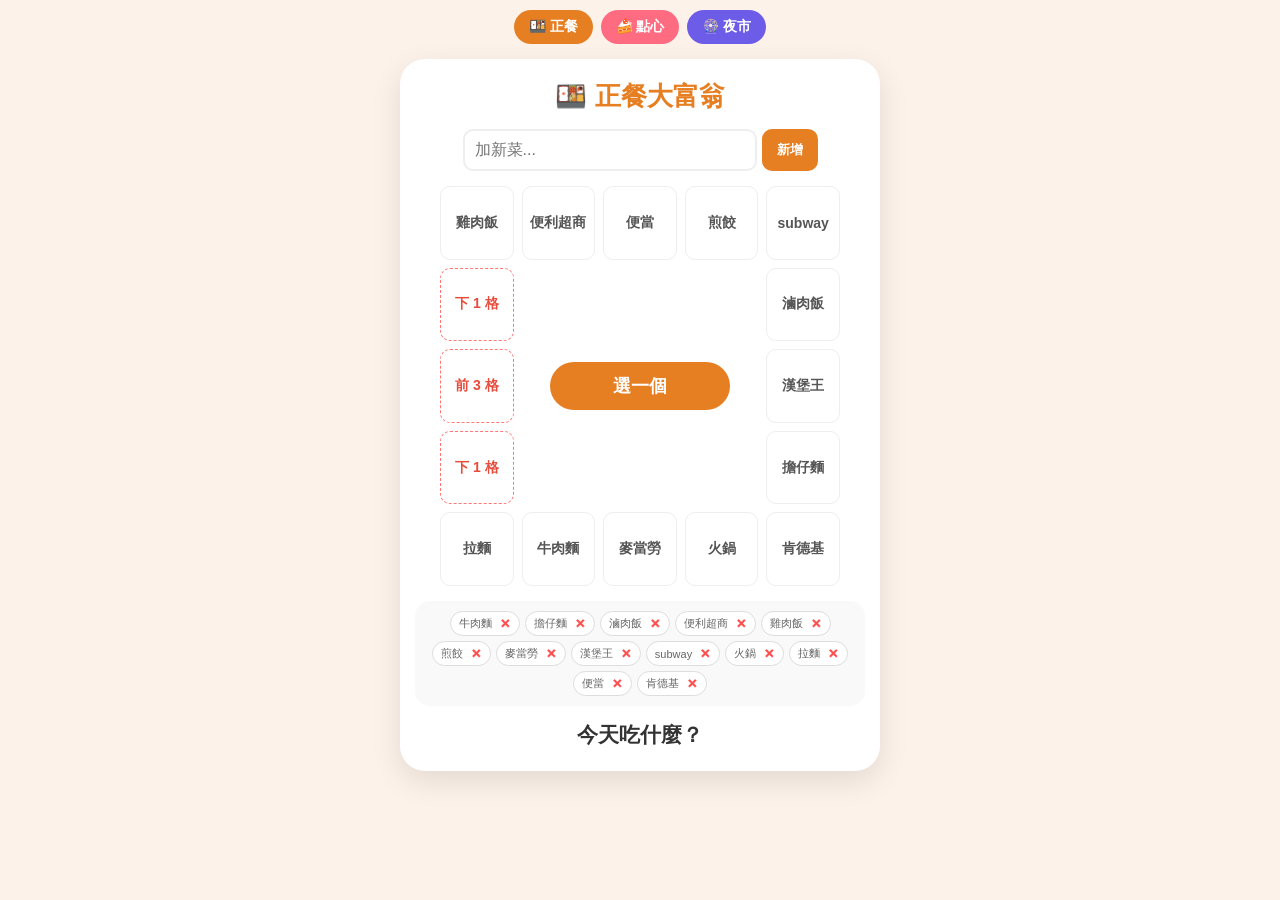
==== index.html @ bd23f3d3 "Update index.html" ====
<!DOCTYPE html>
<html lang="zh-TW">
<head>
    <meta charset="UTF-8">
    <meta name="viewport" content="width=device-width, initial-scale=1.0, maximum-scale=1.0, user-scalable=no">
    <title>美食全攻略</title>
    <style>
        /* 直接把樣式內建，保證絕對不會讀不到畫面 */
        :root { --active-color: #e67e22; }
        .theme-meal { --active-color: #e67e22; background-color: #fdf2e9; }
        .theme-snack { --active-color: #ff6b81; background-color: #fff0f3; }
        .theme-night { --active-color: #6c5ce7; background-color: #f3f0ff; }
        body { display: flex; flex-direction: column; align-items: center; min-height: 100vh; margin: 0; font-family: sans-serif; padding: 10px; transition: 0.3s; box-sizing: border-box; }
        .nav { display: flex; flex-wrap: wrap; justify-content: center; gap: 8px; margin-bottom: 15px; width: 100%; }
        .nav button { padding: 8px 15px; border-radius: 20px; border: none; color: white; font-weight: bold; cursor: pointer; font-size: 14px; }
        .container { text-align: center; background: white; padding: 15px; border-radius: 25px; box-shadow: 0 10px 30px rgba(0,0,0,0.1); width: 100%; max-width: 480px; box-sizing: border-box; }
        h1 { color: var(--active-color); margin: 5px 0 15px; font-size: 1.6rem; }
        .controls { display: flex; justify-content: center; gap: 5px; margin-bottom: 15px; }
        input { padding: 10px; border: 2px solid #eee; border-radius: 10px; width: 60%; font-size: 16px; outline: none; }
        .add-btn { background-color: var(--active-color); color: white; border: none; padding: 10px 15px; border-radius: 10px; font-weight: bold; }
        .game-view { width: 100%; aspect-ratio: 1/1; max-width: 400px; margin: 0 auto; position: relative; display: flex; align-items: center; justify-content: center; }
        .board-grid { display: grid; gap: 8px; width: 100%; height: 100%; }
        .cell { background: white; border: 1px solid #eee; border-radius: 10px; display: flex; align-items: center; justify-content: center; font-weight: bold; font-size: clamp(10px, 3.2vw, 14px); color: #555; text-align: center; padding: 2px; }
        .cell.active { background-color: #ffeb3b !important; border-color: var(--active-color) !important; color: var(--active-color) !important; transform: scale(1.05); z-index: 10; }
        .cell.special { border: 1px dashed #ff7675; color: #e74c3c; }
        .center-btn-area { position: absolute; top: 50%; left: 50%; transform: translate(-50%, -50%); z-index: 20; width: 45%; }
        .main-btn { width: 100%; padding: 12px 0; border-radius: 50px; border: none; background: var(--active-color); color: white; font-weight: bold; cursor: pointer; font-size: 1.1rem; }
        .slot-container { display: flex; align-items: center; justify-content: center; gap: 15px; width: 100%; height: 100%; }
        .slot-machine { background: #2d3436; border: 6px solid #636e72; border-radius: 20px; padding: 15px; width: 75%; box-shadow: inset 0 0 30px rgba(0,0,0,0.5); }
        .slot-window { width: 100%; height: 80px; background: white; border-radius: 10px; display: flex; align-items: center; justify-content: center; font-size: 1.2rem; font-weight: bold; color: #6c5ce7; text-align: center; }
        .lever-base { width: 18px; height: 110px; background: #333; border-radius: 8px; position: relative; cursor: pointer; border: 2px solid #555; }
        .lever-arm { width: 8px; height: 60px; background: #888; position: absolute; top: 5px; left: 50%; transform: translateX(-50%); transition: 0.3s; border-radius: 4px; }
        .lever-knob { width: 34px; height: 34px; background: radial-gradient(circle at 30% 30%, #ff4d4d, #b30000); border-radius: 50%; position: absolute; top: -22px; left: 50%; transform: translateX(-50%); }
        .lever-arm.pulling { top: 45px; height: 35px; }
        .food-pool { margin-top: 15px; padding: 10px; background: #f9f9f9; border-radius: 15px; width: 100%; box-sizing: border-box; }
        .pool-list { display: flex; flex-wrap: wrap; justify-content: center; gap: 5px; }
        .pool-item { background: white; border: 1px solid #ddd; padding: 4px 8px; border-radius: 15px; font-size: 11px; color: #666; display: flex; align-items: center; gap: 5px; }
        .pool-item b { color: #ff4d4d; cursor: pointer; padding-left: 3px; }
        #result-text { font-size: 1.3rem; font-weight: bold; margin-top: 15px; min-height: 35px; color: #333; }
    </style>
</head>
<body class="theme-meal">
    <div class="nav">
        <button style="background: #e67e22;" onclick="switchMode('meal')">🍱 正餐</button>
        <button style="background: #ff6b81;" onclick="switchMode('snack')">🍰 點心</button>
        <button style="background: #6c5ce7;" onclick="switchMode('night')">🎡 夜市</button>
    </div>
    <div class="container">
        <h1 id="title">🍱 正餐大富翁</h1>
        <div class="controls">
            <input type="text" id="foodInput" placeholder="加新菜..." onkeypress="if(event.key==='Enter') addFood()">
            <button class="add-btn" onclick="addFood()">新增</button>
        </div>
        <div class="game-view" id="gameView"></div>
        <div class="food-pool">
            <div id="poolList" class="pool-list"></div>
        </div>
        <div id="result-text">今天吃什麼？</div>
    </div>
    <script>
        const defaultData = {
            meal: ["牛肉麵", "擔仔麵", "滷肉飯", "便利超商", "雞肉飯", "煎餃", "麥當勞", "漢堡王", "subway", "火鍋", "拉麵", "便當", "肯德基"],
            snack: ["雞蛋仔", "雞排", "地瓜球", "手搖飲", "可麗餅", "甜甜圈", "鬆餅", "豆花", "冰淇淋", "布丁", "泡芙"],
            night: ["臭豆腐", "蚵仔煎", "烤魷魚", "章魚燒", "骰子牛", "糖葫蘆", "滷味", "鹹酥雞", "胡椒餅"]
        };
        const fillers = ["下 1 格", "前 3 格", "再選一次"];
        let currentMode = 'meal', foods = [...defaultData.meal], gridContent = [], isRunning = false, currentIndex = 0;

        function switchMode(m) {
            if(isRunning) return;
            currentMode = m; foods = [...defaultData[m]];
            document.body.className = `theme-${m}`;
            document.getElementById('title').innerText = m==='meal'?"🍱 正餐大富翁":m==='snack'?"🍰 點心驚喜盒":"🎡 夜市拉霸機";
            refresh();
        }

        function refresh() {
            const v = document.getElementById("gameView"); v.innerHTML = "";
            if (currentMode === 'night') {
                v.innerHTML = `<div class="slot-container"><div class="slot-machine"><div class="slot-window" id="slotOut">? ? ?</div></div><div class="lever-base" onclick="pull()"><div class="lever-arm" id="lArm"><div class="lever-knob"></div></div></div></div>`;
            } else {
                const b = document.createElement('div'); b.className = "board-grid";
                let n = 4; while ((4*n-4) < foods.length) n++;
                b.style.gridTemplateColumns = `repeat(${n}, 1fr)`;
                gridContent = [...foods].sort(()=>Math.random()-0.5);
                while (gridContent.length < (4*n-4)) gridContent.push(fillers[Math.floor(Math.random()*fillers.length)]);
                const path = [];
                for(let i=0;i<n;i++) path.push({r:1,c:i+1});
                for(let i=2;i<n;i++) path.push({r:i,c:n});
                for(let i=n;i>=1;i--) path.push({r:n,c:i});
                for(let i=n-1;i>=2;i--) path.push({r:i,c:1});
                gridContent.forEach((t, i) => {
                    const d = document.createElement('div'); d.className = 'cell'+(fillers.includes(t)?' special':'');
                    d.id = `cell-${i}`; d.innerText = t; d.style.gridRow = path[i].r; d.style.gridColumn = path[i].c;
                    b.appendChild(d);
                });
                v.appendChild(b);
                const c = document.createElement('div'); c.className="center-btn-area";
                c.innerHTML=`<button class="main-btn" onclick="goGrid()">選一個</button>`;
                v.appendChild(c);
            }
            const p = document.getElementById("poolList"); p.innerHTML = "";
            foods.forEach((f, i) => { const s = document.createElement("span"); s.className="pool-item"; s.innerHTML=`${f} <b onclick="del(${i})">✕</b>`; p.appendChild(s); });
        }

        function addFood() { const i = document.getElementById("foodInput"); if(i.value.trim()){ foods.push(i.value.trim()); i.value=""; refresh(); } }
        function del(i) { if(!isRunning){ foods.splice(i, 1); refresh(); } }
        function pull() { if(isRunning) return; document.getElementById("lArm").classList.add("pulling"); setTimeout(()=>{ document.getElementById("lArm").classList.remove("pulling"); startS(); }, 300); }
        function startS() { isRunning=true; let c=0; const t=setInterval(()=>{ const r=foods[Math.floor(Math.random()*foods.length)]; document.getElementById("slotOut").innerText=r; if(c++>25){ clearInterval(t); isRunning=false; document.getElementById("result-text").innerText="🎉 抽到："+r; }}, 70); }
        function goGrid() {
            if(isRunning) return; isRunning=true; let s=0, total=gridContent.length*3+Math.floor(Math.random()*gridContent.length), spd=50;
            function run() {
                document.querySelectorAll('.cell').forEach(c=>c.classList.remove('active'));
                currentIndex = currentMode==='meal' ? (currentIndex+1)%gridContent.length : Math.floor(Math.random()*gridContent.length);
                const a = document.getElementById(`cell-${currentIndex}`); if(a) a.classList.add('active');
                if(++s < total){ if(total-s<10) spd+=40; setTimeout(run, spd); }
                else { isRunning=false; document.getElementById("result-text").innerText="🎉 結果："+gridContent[currentIndex]; }
            }
            run();
        }
        refresh();
    </script>
</body>
</html>
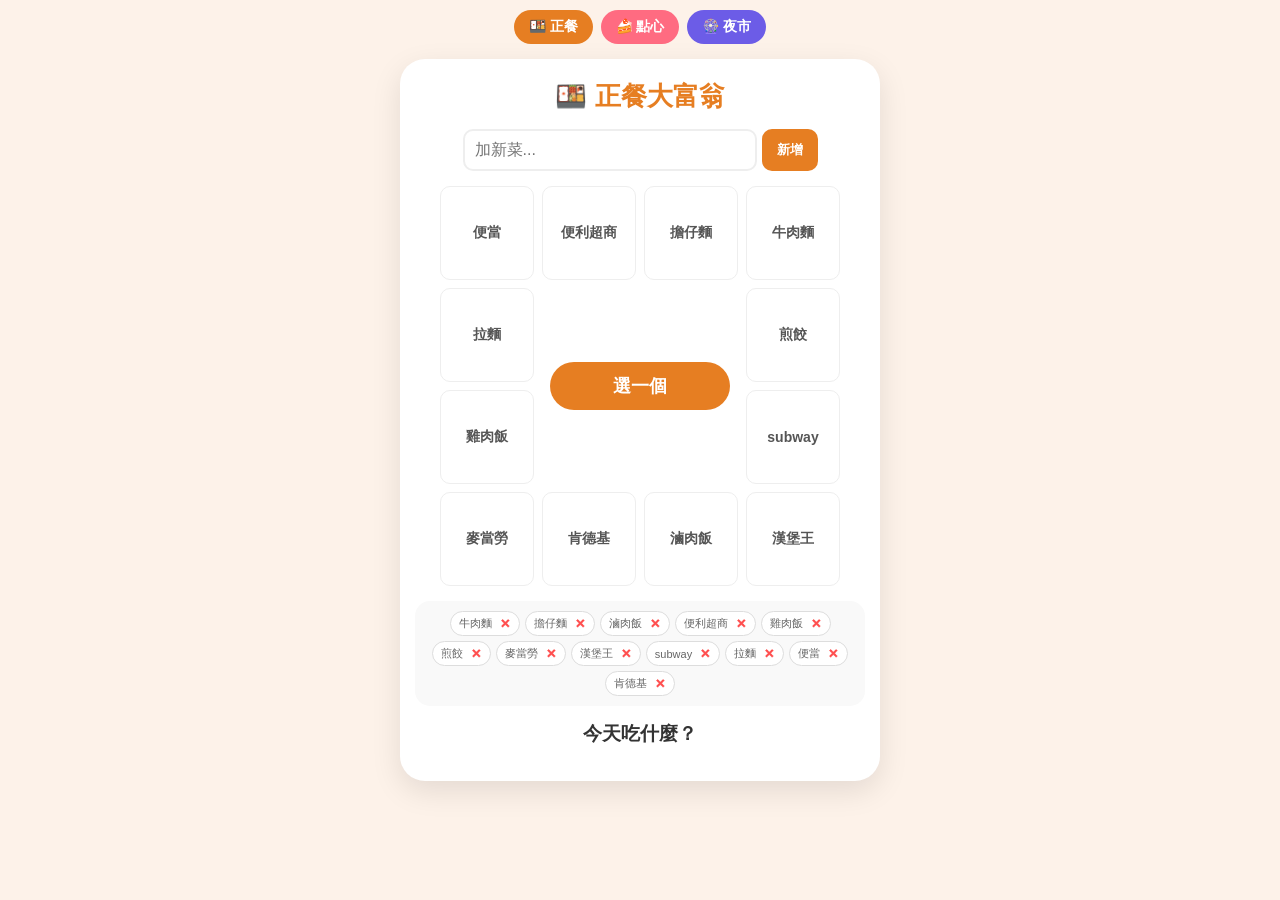
==== commit 1e6a0bbf: "更新" ====
--- a/index.html
+++ b/index.html
@@ -3,7 +3,12 @@
 <head>
     <meta charset="UTF-8">
     <meta name="viewport" content="width=device-width, initial-scale=1.0, maximum-scale=1.0, user-scalable=no">
-    <title>美食全攻略</title>
+    
+    <!-- 🔍 SEO 強化標籤 -->
+    <title>今天吃什麼？美食隨機決定器 - 大富翁、拉霸模式</title>
+    <meta name="description" content="解決午晚餐煩惱的美食隨機產生器。內建大富翁與拉霸模式，支援自定義菜單並自動儲存，一鍵開啟 Google 地圖導航。">
+    <meta name="keywords" content="今天吃什麼, 美食隨機產生器, 午餐推薦, 餐廳決定器, 大富翁, 拉霸機">
+
     <style>
         /* 直接把樣式內建，保證絕對不會讀不到畫面 */
         :root { --active-color: #e67e22; }
@@ -17,7 +22,7 @@
         h1 { color: var(--active-color); margin: 5px 0 15px; font-size: 1.6rem; }
         .controls { display: flex; justify-content: center; gap: 5px; margin-bottom: 15px; }
         input { padding: 10px; border: 2px solid #eee; border-radius: 10px; width: 60%; font-size: 16px; outline: none; }
-        .add-btn { background-color: var(--active-color); color: white; border: none; padding: 10px 15px; border-radius: 10px; font-weight: bold; }
+        .add-btn { background-color: var(--active-color); color: white; border: none; padding: 10px 15px; border-radius: 10px; font-weight: bold; cursor: pointer; }
         .game-view { width: 100%; aspect-ratio: 1/1; max-width: 400px; margin: 0 auto; position: relative; display: flex; align-items: center; justify-content: center; }
         .board-grid { display: grid; gap: 8px; width: 100%; height: 100%; }
         .cell { background: white; border: 1px solid #eee; border-radius: 10px; display: flex; align-items: center; justify-content: center; font-weight: bold; font-size: clamp(10px, 3.2vw, 14px); color: #555; text-align: center; padding: 2px; }
@@ -36,7 +41,8 @@
         .pool-list { display: flex; flex-wrap: wrap; justify-content: center; gap: 5px; }
         .pool-item { background: white; border: 1px solid #ddd; padding: 4px 8px; border-radius: 15px; font-size: 11px; color: #666; display: flex; align-items: center; gap: 5px; }
         .pool-item b { color: #ff4d4d; cursor: pointer; padding-left: 3px; }
-        #result-text { font-size: 1.3rem; font-weight: bold; margin-top: 15px; min-height: 35px; color: #333; }
+        #result-text { font-size: 1.2rem; font-weight: bold; margin-top: 15px; min-height: 45px; color: #333; line-height: 1.4; }
+        .map-link { color: #3498db; text-decoration: underline; cursor: pointer; margin-left: 5px; display: inline-block; }
     </style>
 </head>
 <body class="theme-meal">
@@ -57,20 +63,49 @@
         </div>
         <div id="result-text">今天吃什麼？</div>
     </div>
+
     <script>
         const defaultData = {
-            meal: ["牛肉麵", "擔仔麵", "滷肉飯", "便利超商", "雞肉飯", "煎餃", "麥當勞", "漢堡王", "subway", "火鍋", "拉麵", "便當", "肯德基"],
+            meal: ["牛肉麵", "擔仔麵", "滷肉飯", "便利超商", "雞肉飯", "煎餃", "麥當勞", "漢堡王", "subway", "拉麵", "便當", "肯德基"],
             snack: ["雞蛋仔", "雞排", "地瓜球", "手搖飲", "可麗餅", "甜甜圈", "鬆餅", "豆花", "冰淇淋", "布丁", "泡芙"],
             night: ["臭豆腐", "蚵仔煎", "烤魷魚", "章魚燒", "骰子牛", "糖葫蘆", "滷味", "鹹酥雞", "胡椒餅"]
         };
         const fillers = ["下 1 格", "前 3 格", "再選一次"];
-        let currentMode = 'meal', foods = [...defaultData.meal], gridContent = [], isRunning = false, currentIndex = 0;
+        let currentMode = 'meal', foods = [], gridContent = [], isRunning = false, currentIndex = 0;
+
+        // 💾 功能 1: 初始化時讀取儲存的清單
+        function init() {
+            const savedData = localStorage.getItem('kdc_food_data');
+            if (savedData) {
+                const parsed = JSON.parse(savedData);
+                foods = [...parsed[currentMode]];
+            } else {
+                foods = [...defaultData[currentMode]];
+            }
+            refresh();
+        }
+
+        // 💾 功能 1: 儲存清單到本地
+        function saveToLocal() {
+            const savedData = localStorage.getItem('kdc_food_data');
+            let dataObj = savedData ? JSON.parse(savedData) : { ...defaultData };
+            dataObj[currentMode] = foods;
+            localStorage.setItem('kdc_food_data', JSON.stringify(dataObj));
+        }
 
         function switchMode(m) {
             if(isRunning) return;
-            currentMode = m; foods = [...defaultData[m]];
+            currentMode = m; 
+            const savedData = localStorage.getItem('kdc_food_data');
+            if (savedData) {
+                const parsed = JSON.parse(savedData);
+                foods = [...parsed[m]];
+            } else {
+                foods = [...defaultData[m]];
+            }
             document.body.className = `theme-${m}`;
             document.getElementById('title').innerText = m==='meal'?"🍱 正餐大富翁":m==='snack'?"🍰 點心驚喜盒":"🎡 夜市拉霸機";
+            document.getElementById('result-text').innerText = "今天吃什麼？";
             refresh();
         }
 
@@ -103,22 +138,69 @@
             foods.forEach((f, i) => { const s = document.createElement("span"); s.className="pool-item"; s.innerHTML=`${f} <b onclick="del(${i})">✕</b>`; p.appendChild(s); });
         }
 
-        function addFood() { const i = document.getElementById("foodInput"); if(i.value.trim()){ foods.push(i.value.trim()); i.value=""; refresh(); } }
-        function del(i) { if(!isRunning){ foods.splice(i, 1); refresh(); } }
-        function pull() { if(isRunning) return; document.getElementById("lArm").classList.add("pulling"); setTimeout(()=>{ document.getElementById("lArm").classList.remove("pulling"); startS(); }, 300); }
-        function startS() { isRunning=true; let c=0; const t=setInterval(()=>{ const r=foods[Math.floor(Math.random()*foods.length)]; document.getElementById("slotOut").innerText=r; if(c++>25){ clearInterval(t); isRunning=false; document.getElementById("result-text").innerText="🎉 抽到："+r; }}, 70); }
+        function addFood() { 
+            const i = document.getElementById("foodInput"); 
+            if(i.value.trim()){ 
+                foods.push(i.value.trim()); 
+                i.value = ""; 
+                saveToLocal(); // 儲存
+                refresh(); 
+            } 
+        }
+
+        function del(idx) { 
+            foods.splice(idx, 1); 
+            saveToLocal(); // 儲存
+            refresh(); 
+        }
+
+        // 📍 功能 2: 顯示結果並加上 Google 地圖連結
+        function displayFinalResult(name) {
+            const res = document.getElementById('result-text');
+            if (fillers.includes(name)) {
+                res.innerHTML = `命運安排：<span style="color:#e74c3c">${name}</span>`;
+            } else {
+                const mapUrl = `https://google.com{encodeURIComponent(name)}`;
+                res.innerHTML = `今天就吃：<b style="color:var(--active-color)">${name}</b><br><a href="${mapUrl}" target="_blank" class="map-link">📍 點我查看地圖導航</a>`;
+            }
+        }
+
         function goGrid() {
-            if(isRunning) return; isRunning=true; let s=0, total=gridContent.length*3+Math.floor(Math.random()*gridContent.length), spd=50;
-            function run() {
-                document.querySelectorAll('.cell').forEach(c=>c.classList.remove('active'));
-                currentIndex = currentMode==='meal' ? (currentIndex+1)%gridContent.length : Math.floor(Math.random()*gridContent.length);
-                const a = document.getElementById(`cell-${currentIndex}`); if(a) a.classList.add('active');
-                if(++s < total){ if(total-s<10) spd+=40; setTimeout(run, spd); }
-                else { isRunning=false; document.getElementById("result-text").innerText="🎉 結果："+gridContent[currentIndex]; }
-            }
-            run();
-        }
-        refresh();
+            if(isRunning || foods.length === 0) return;
+            isRunning = true;
+            let steps = 15 + Math.floor(Math.random()*10), count = 0;
+            const timer = setInterval(() => {
+                document.querySelectorAll('.cell').forEach(c => c.classList.remove('active'));
+                currentIndex = (currentIndex + 1) % gridContent.length;
+                document.getElementById(`cell-${currentIndex}`).classList.add('active');
+                count++;
+                if(count >= steps) {
+                    clearInterval(timer);
+                    isRunning = false;
+                    displayFinalResult(gridContent[currentIndex]);
+                }
+            }, 100);
+        }
+
+        function pull() {
+            if(isRunning || foods.length === 0) return;
+            isRunning = true;
+            const arm = document.getElementById('lArm'), out = document.getElementById('slotOut');
+            arm.classList.add('pulling');
+            setTimeout(() => arm.classList.remove('pulling'), 300);
+            let count = 0;
+            const timer = setInterval(() => {
+                out.innerText = foods[Math.floor(Math.random()*foods.length)];
+                count++;
+                if(count > 15) {
+                    clearInterval(timer);
+                    isRunning = false;
+                    displayFinalResult(out.innerText);
+                }
+            }, 80);
+        }
+
+        init(); // 啟動初始化
     </script>
 </body>
 </html>
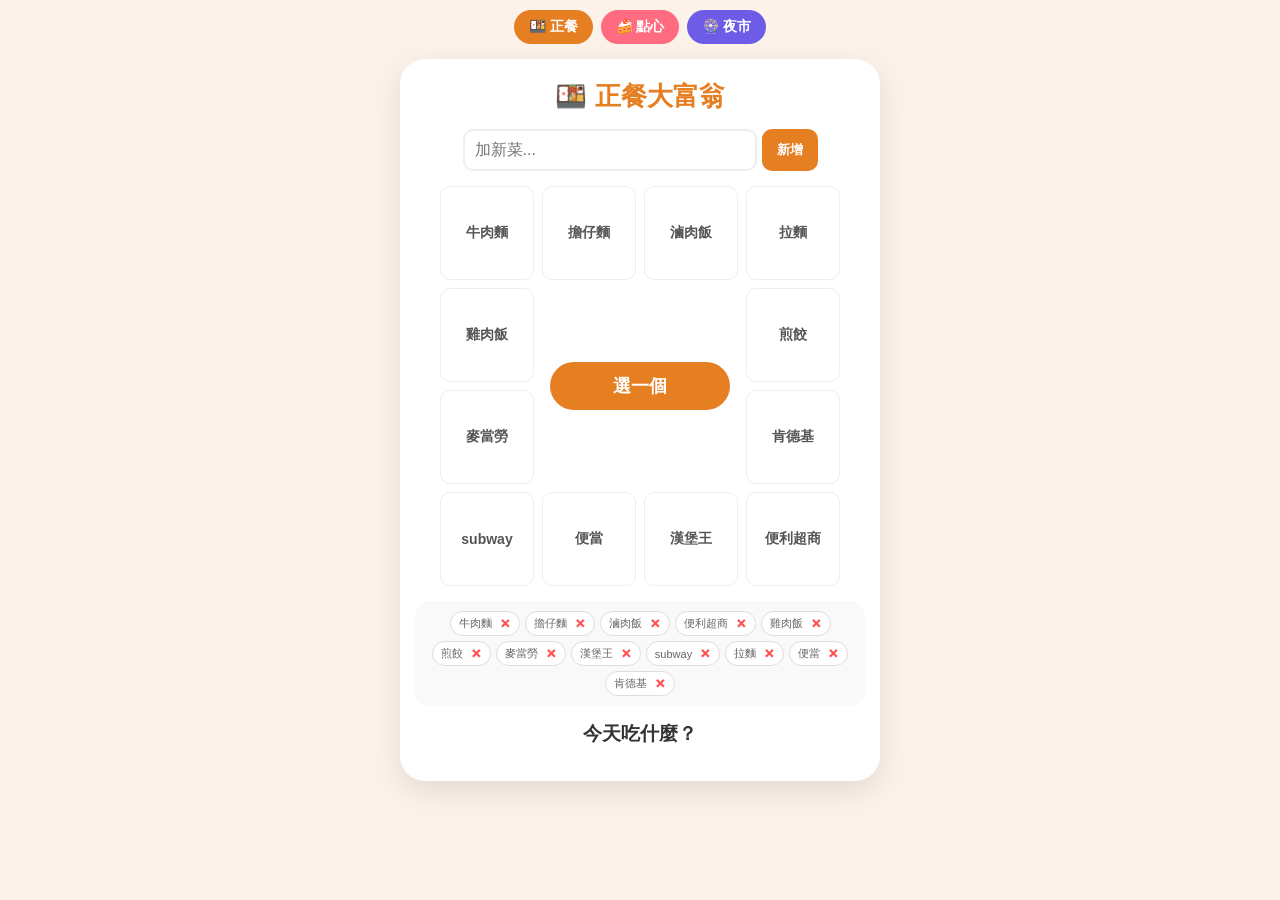
==== commit b7e270d9: "Update index.html" ====
--- a/index.html
+++ b/index.html
@@ -2,6 +2,7 @@
 <html lang="zh-TW">
 <head>
     <meta charset="UTF-8">
+    <meta name="google-site-verification" content="SaUo4prDs1i9b4nH0MQn5nuv8mFdC-vCQ-PpF-QUgE0" />
     <meta name="viewport" content="width=device-width, initial-scale=1.0, maximum-scale=1.0, user-scalable=no">
     
     <!-- 🔍 SEO 強化標籤 -->
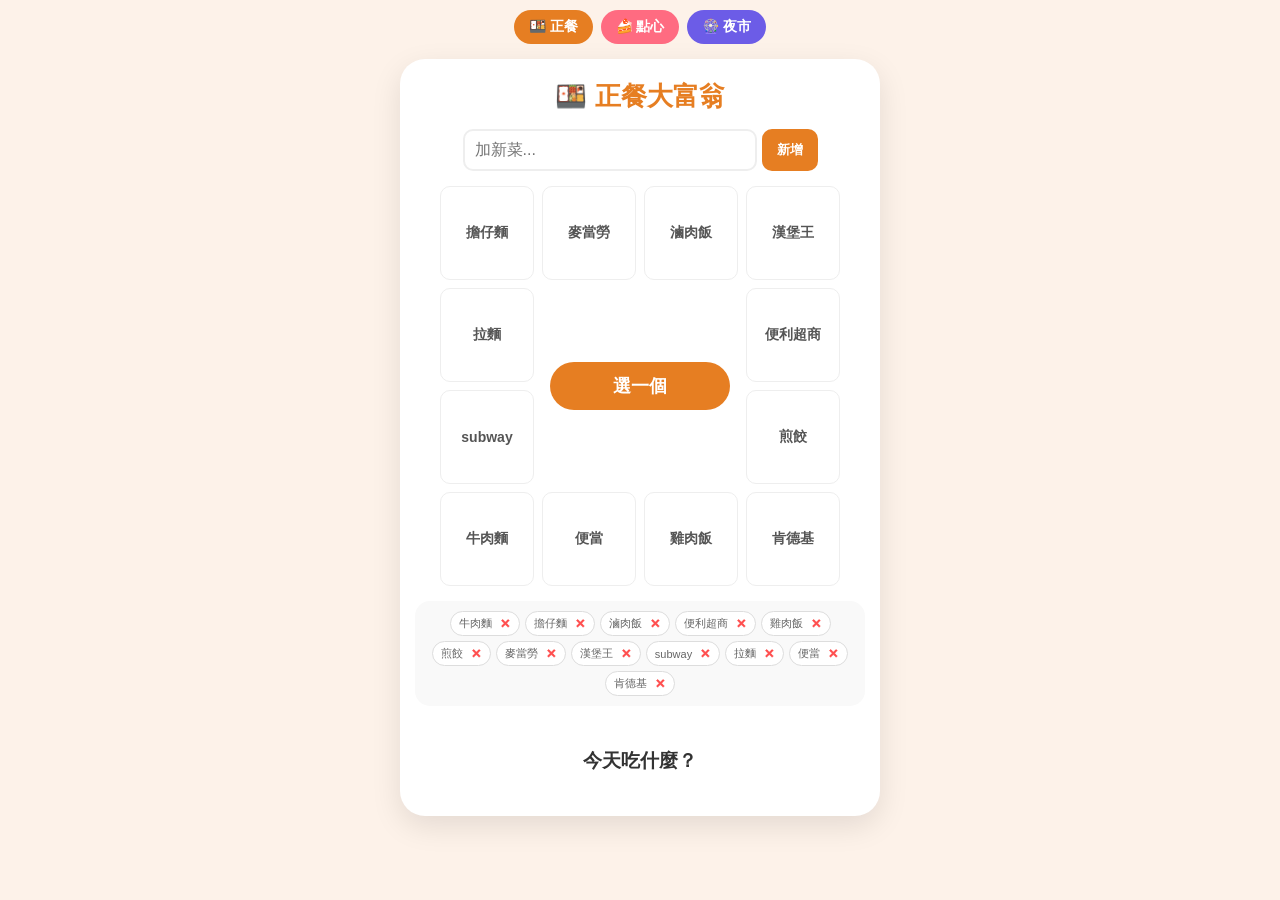
==== commit 216382c2: "Update index.html" ====
--- a/index.html
+++ b/index.html
@@ -6,9 +6,10 @@
     <meta name="viewport" content="width=device-width, initial-scale=1.0, maximum-scale=1.0, user-scalable=no">
     
     <!-- 🔍 SEO 強化標籤 -->
-    <title>今天吃什麼？美食隨機決定器 - 大富翁、拉霸模式</title>
-    <meta name="description" content="解決午晚餐煩惱的美食隨機產生器。內建大富翁與拉霸模式，支援自定義菜單並自動儲存，一鍵開啟 Google 地圖導航。">
-    <meta name="keywords" content="今天吃什麼, 美食隨機產生器, 午餐推薦, 餐廳決定器, 大富翁, 拉霸機">
+    <title>今天吃什麼？隨機美食決定器 | 跟著小K去散步</title>
+    <meta name="description" content="KDC 旅遊生活工具箱：解決午晚餐煩惱的美食隨機產生器。內建大富翁與拉霸模式，支援自定義菜單、自動儲存，並提供一鍵開啟 Google 地圖導航功能。">
+    <meta name="keywords" content="今天吃什麼, 美食隨機產生器, 午餐推薦, 餐廳決定器, 大富翁, 拉霸機, KDC工具箱, 旅遊全攻略">
+    <meta name="author" content="KDC-trip">
 
     <style>
         /* 直接把樣式內建，保證絕對不會讀不到畫面 */
@@ -42,8 +43,23 @@
         .pool-list { display: flex; flex-wrap: wrap; justify-content: center; gap: 5px; }
         .pool-item { background: white; border: 1px solid #ddd; padding: 4px 8px; border-radius: 15px; font-size: 11px; color: #666; display: flex; align-items: center; gap: 5px; }
         .pool-item b { color: #ff4d4d; cursor: pointer; padding-left: 3px; }
-        #result-text { font-size: 1.2rem; font-weight: bold; margin-top: 15px; min-height: 45px; color: #333; line-height: 1.4; }
-        .map-link { color: #3498db; text-decoration: underline; cursor: pointer; margin-left: 5px; display: inline-block; }
+        #result-text { font-size: 1.2rem; font-weight: bold; margin-top: 15px; min-height: 80px; color: #333; line-height: 1.5; display: flex; flex-direction: column; align-items: center; justify-content: center; }
+        
+        /* 📍 地圖按鈕樣式優化 */
+        .map-btn {
+            display: inline-block;
+            margin-top: 10px;
+            padding: 8px 20px;
+            background-color: #3498db;
+            color: white !important;
+            border-radius: 20px;
+            text-decoration: none;
+            font-size: 0.9rem;
+            font-weight: bold;
+            box-shadow: 0 4px 10px rgba(52, 152, 219, 0.3);
+            transition: 0.2s;
+        }
+        .map-btn:active { transform: scale(0.95); }
     </style>
 </head>
 <body class="theme-meal">
@@ -74,19 +90,18 @@
         const fillers = ["下 1 格", "前 3 格", "再選一次"];
         let currentMode = 'meal', foods = [], gridContent = [], isRunning = false, currentIndex = 0;
 
-        // 💾 功能 1: 初始化時讀取儲存的清單
+        // 💾 功能: 初始化與讀取儲存
         function init() {
             const savedData = localStorage.getItem('kdc_food_data');
             if (savedData) {
                 const parsed = JSON.parse(savedData);
-                foods = [...parsed[currentMode]];
+                foods = parsed[currentMode] ? [...parsed[currentMode]] : [...defaultData[currentMode]];
             } else {
                 foods = [...defaultData[currentMode]];
             }
             refresh();
         }
 
-        // 💾 功能 1: 儲存清單到本地
         function saveToLocal() {
             const savedData = localStorage.getItem('kdc_food_data');
             let dataObj = savedData ? JSON.parse(savedData) : { ...defaultData };
@@ -100,7 +115,7 @@
             const savedData = localStorage.getItem('kdc_food_data');
             if (savedData) {
                 const parsed = JSON.parse(savedData);
-                foods = [...parsed[m]];
+                foods = parsed[m] ? [...parsed[m]] : [...defaultData[m]];
             } else {
                 foods = [...defaultData[m]];
             }
@@ -144,36 +159,43 @@
             if(i.value.trim()){ 
                 foods.push(i.value.trim()); 
                 i.value = ""; 
-                saveToLocal(); // 儲存
+                saveToLocal();
                 refresh(); 
             } 
         }
 
         function del(idx) { 
             foods.splice(idx, 1); 
-            saveToLocal(); // 儲存
+            saveToLocal();
             refresh(); 
         }
 
-        // 📍 功能 2: 顯示結果並加上 Google 地圖連結
+        // 📍 功能: 顯示結果並加上專業地圖按鈕
         function displayFinalResult(name) {
             const res = document.getElementById('result-text');
             if (fillers.includes(name)) {
-                res.innerHTML = `命運安排：<span style="color:#e74c3c">${name}</span>`;
+                res.innerHTML = `<div>命運安排：<span style="color:#e74c3c">${name}</span></div>`;
             } else {
                 const mapUrl = `https://google.com{encodeURIComponent(name)}`;
-                res.innerHTML = `今天就吃：<b style="color:var(--active-color)">${name}</b><br><a href="${mapUrl}" target="_blank" class="map-link">📍 點我查看地圖導航</a>`;
+                res.innerHTML = `
+                    <div>今天就吃：<b style="color:var(--active-color)">${name}</b></div>
+                    <a href="${mapUrl}" target="_blank" rel="noopener noreferrer" class="map-btn">
+                       📍 開啟 Google 地圖導航
+                    </a>
+                `;
             }
         }
 
         function goGrid() {
             if(isRunning || foods.length === 0) return;
             isRunning = true;
+            document.getElementById('result-text').innerText = "命運轉動中...";
             let steps = 15 + Math.floor(Math.random()*10), count = 0;
             const timer = setInterval(() => {
                 document.querySelectorAll('.cell').forEach(c => c.classList.remove('active'));
                 currentIndex = (currentIndex + 1) % gridContent.length;
-                document.getElementById(`cell-${currentIndex}`).classList.add('active');
+                const activeCell = document.getElementById(`cell-${currentIndex}`);
+                if(activeCell) activeCell.classList.add('active');
                 count++;
                 if(count >= steps) {
                     clearInterval(timer);
@@ -201,7 +223,7 @@
             }, 80);
         }
 
-        init(); // 啟動初始化
+        init();
     </script>
 </body>
 </html>
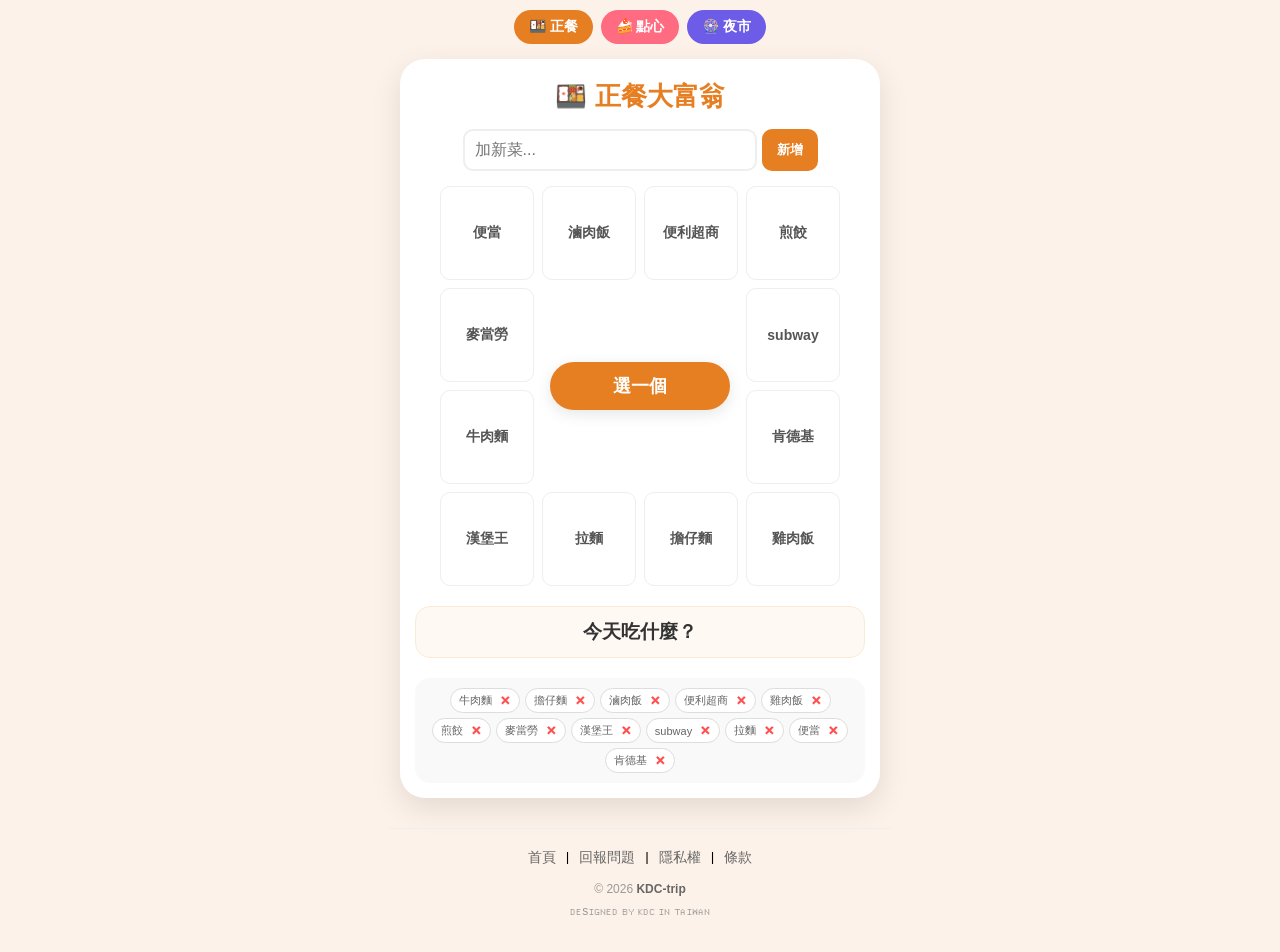
==== commit f41556ce: "Update index.html" ====
--- a/index.html
+++ b/index.html
@@ -7,31 +7,43 @@
     
     <!-- 🔍 SEO 強化標籤 -->
     <title>今天吃什麼？隨機美食決定器 | 跟著小K去散步</title>
-    <meta name="description" content="KDC 旅遊生活工具箱：解決午晚餐煩惱的美食隨機產生器。內建大富翁與拉霸模式，支援自定義菜單、自動儲存，並提供一鍵開啟 Google 地圖導航功能。">
-    <meta name="keywords" content="今天吃什麼, 美食隨機產生器, 午餐推薦, 餐廳決定器, 大富翁, 拉霸機, KDC工具箱, 旅遊全攻略">
+    <meta name="description" content="KDC 旅遊生活工具箱：解決午晚餐煩惱的美食隨機產生器。內建大富翁與拉霸模式，支援自定義菜單與自動儲存功能。">
     <meta name="author" content="KDC-trip">
 
     <style>
-        /* 直接把樣式內建，保證絕對不會讀不到畫面 */
         :root { --active-color: #e67e22; }
         .theme-meal { --active-color: #e67e22; background-color: #fdf2e9; }
         .theme-snack { --active-color: #ff6b81; background-color: #fff0f3; }
         .theme-night { --active-color: #6c5ce7; background-color: #f3f0ff; }
+        
         body { display: flex; flex-direction: column; align-items: center; min-height: 100vh; margin: 0; font-family: sans-serif; padding: 10px; transition: 0.3s; box-sizing: border-box; }
+        
+        /* 導覽列 */
         .nav { display: flex; flex-wrap: wrap; justify-content: center; gap: 8px; margin-bottom: 15px; width: 100%; }
-        .nav button { padding: 8px 15px; border-radius: 20px; border: none; color: white; font-weight: bold; cursor: pointer; font-size: 14px; }
+        .nav button { padding: 8px 15px; border-radius: 20px; border: none; color: white; font-weight: bold; cursor: pointer; font-size: 14px; transition: 0.2s; }
+        .nav button:active { transform: scale(0.9); }
+
+        /* 主容器 */
         .container { text-align: center; background: white; padding: 15px; border-radius: 25px; box-shadow: 0 10px 30px rgba(0,0,0,0.1); width: 100%; max-width: 480px; box-sizing: border-box; }
         h1 { color: var(--active-color); margin: 5px 0 15px; font-size: 1.6rem; }
+        
+        /* 控制區 */
         .controls { display: flex; justify-content: center; gap: 5px; margin-bottom: 15px; }
         input { padding: 10px; border: 2px solid #eee; border-radius: 10px; width: 60%; font-size: 16px; outline: none; }
         .add-btn { background-color: var(--active-color); color: white; border: none; padding: 10px 15px; border-radius: 10px; font-weight: bold; cursor: pointer; }
+
+        /* 遊戲視圖 */
         .game-view { width: 100%; aspect-ratio: 1/1; max-width: 400px; margin: 0 auto; position: relative; display: flex; align-items: center; justify-content: center; }
         .board-grid { display: grid; gap: 8px; width: 100%; height: 100%; }
         .cell { background: white; border: 1px solid #eee; border-radius: 10px; display: flex; align-items: center; justify-content: center; font-weight: bold; font-size: clamp(10px, 3.2vw, 14px); color: #555; text-align: center; padding: 2px; }
         .cell.active { background-color: #ffeb3b !important; border-color: var(--active-color) !important; color: var(--active-color) !important; transform: scale(1.05); z-index: 10; }
         .cell.special { border: 1px dashed #ff7675; color: #e74c3c; }
+        
+        /* 中央按鈕 */
         .center-btn-area { position: absolute; top: 50%; left: 50%; transform: translate(-50%, -50%); z-index: 20; width: 45%; }
-        .main-btn { width: 100%; padding: 12px 0; border-radius: 50px; border: none; background: var(--active-color); color: white; font-weight: bold; cursor: pointer; font-size: 1.1rem; }
+        .main-btn { width: 100%; padding: 12px 0; border-radius: 50px; border: none; background: var(--active-color); color: white; font-weight: bold; cursor: pointer; font-size: 1.1rem; box-shadow: 0 4px 15px rgba(0,0,0,0.1); }
+        
+        /* 拉霸機樣式 */
         .slot-container { display: flex; align-items: center; justify-content: center; gap: 15px; width: 100%; height: 100%; }
         .slot-machine { background: #2d3436; border: 6px solid #636e72; border-radius: 20px; padding: 15px; width: 75%; box-shadow: inset 0 0 30px rgba(0,0,0,0.5); }
         .slot-window { width: 100%; height: 80px; background: white; border-radius: 10px; display: flex; align-items: center; justify-content: center; font-size: 1.2rem; font-weight: bold; color: #6c5ce7; text-align: center; }
@@ -39,47 +51,66 @@
         .lever-arm { width: 8px; height: 60px; background: #888; position: absolute; top: 5px; left: 50%; transform: translateX(-50%); transition: 0.3s; border-radius: 4px; }
         .lever-knob { width: 34px; height: 34px; background: radial-gradient(circle at 30% 30%, #ff4d4d, #b30000); border-radius: 50%; position: absolute; top: -22px; left: 50%; transform: translateX(-50%); }
         .lever-arm.pulling { top: 45px; height: 35px; }
+
+        /* ✨ 結果顯示區域 (位於格子與清單之間) */
+        #result-text { font-size: 1.2rem; font-weight: bold; margin: 20px 0; min-height: 50px; color: #333; display: flex; align-items: center; justify-content: center; border-radius: 15px; background: #fef9f3; border: 1px solid #faebd7; }
+        
+        /* 美食池樣式 */
         .food-pool { margin-top: 15px; padding: 10px; background: #f9f9f9; border-radius: 15px; width: 100%; box-sizing: border-box; }
         .pool-list { display: flex; flex-wrap: wrap; justify-content: center; gap: 5px; }
         .pool-item { background: white; border: 1px solid #ddd; padding: 4px 8px; border-radius: 15px; font-size: 11px; color: #666; display: flex; align-items: center; gap: 5px; }
         .pool-item b { color: #ff4d4d; cursor: pointer; padding-left: 3px; }
-        #result-text { font-size: 1.2rem; font-weight: bold; margin-top: 15px; min-height: 80px; color: #333; line-height: 1.5; display: flex; flex-direction: column; align-items: center; justify-content: center; }
-        
-        /* 📍 地圖按鈕樣式優化 */
-        .map-btn {
-            display: inline-block;
-            margin-top: 10px;
-            padding: 8px 20px;
-            background-color: #3498db;
-            color: white !important;
-            border-radius: 20px;
-            text-decoration: none;
-            font-size: 0.9rem;
-            font-weight: bold;
-            box-shadow: 0 4px 10px rgba(52, 152, 219, 0.3);
-            transition: 0.2s;
-        }
-        .map-btn:active { transform: scale(0.95); }
+
+        /* 🏁 專業頁腳 (比照工具邦樣式) */
+        footer { margin-top: 30px; padding: 20px 10px; text-align: center; font-family: sans-serif; border-top: 1px solid #eee; width: 100%; max-width: 480px; }
+        .footer-links { margin-bottom: 12px; display: flex; flex-wrap: wrap; justify-content: center; gap: 10px; font-size: 0.85rem; }
+        .footer-links a { color: #666; text-decoration: none; transition: 0.2s; }
+        .footer-links a:hover { color: var(--active-color); }
+        .footer-copy { color: #999; font-size: 0.75rem; line-height: 1.8; }
+        .footer-copy b { color: #666; }
     </style>
 </head>
 <body class="theme-meal">
+    <!-- 頂部切換鈕 -->
     <div class="nav">
         <button style="background: #e67e22;" onclick="switchMode('meal')">🍱 正餐</button>
         <button style="background: #ff6b81;" onclick="switchMode('snack')">🍰 點心</button>
         <button style="background: #6c5ce7;" onclick="switchMode('night')">🎡 夜市</button>
     </div>
+
+    <!-- 主要內容區 -->
     <div class="container">
         <h1 id="title">🍱 正餐大富翁</h1>
         <div class="controls">
             <input type="text" id="foodInput" placeholder="加新菜..." onkeypress="if(event.key==='Enter') addFood()">
             <button class="add-btn" onclick="addFood()">新增</button>
         </div>
+
+        <!-- 遊戲區域 -->
         <div class="game-view" id="gameView"></div>
+
+        <!-- 結果顯示區 (格子下方) -->
+        <div id="result-text">今天吃什麼？</div>
+
+        <!-- 清單管理區 -->
         <div class="food-pool">
             <div id="poolList" class="pool-list"></div>
         </div>
-        <div id="result-text">今天吃什麼？</div>
     </div>
+
+    <!-- 專業頁腳 -->
+    <footer>
+        <div class="footer-links">
+            <a href="index.html">首頁</a> |
+            <a href="report.html">回報問題</a> |
+            <a href="privacy.html">隱私權</a> |
+            <a href="terms.html">條款</a>
+        </div>
+        <div class="footer-copy">
+            © 2026 <b>KDC-trip</b><br>
+            ᴅᴇsɪɢɴᴇᴅ ʙʏ ᴋᴅᴄ ɪɴ ᴛᴀɪᴡᴀɴ
+        </div>
+    </footer>
 
     <script>
         const defaultData = {
@@ -90,7 +121,6 @@
         const fillers = ["下 1 格", "前 3 格", "再選一次"];
         let currentMode = 'meal', foods = [], gridContent = [], isRunning = false, currentIndex = 0;
 
-        // 💾 功能: 初始化與讀取儲存
         function init() {
             const savedData = localStorage.getItem('kdc_food_data');
             if (savedData) {
@@ -170,19 +200,12 @@
             refresh(); 
         }
 
-        // 📍 功能: 顯示結果並加上專業地圖按鈕
         function displayFinalResult(name) {
             const res = document.getElementById('result-text');
             if (fillers.includes(name)) {
-                res.innerHTML = `<div>命運安排：<span style="color:#e74c3c">${name}</span></div>`;
-            } else {
-                const mapUrl = `https://google.com{encodeURIComponent(name)}`;
-                res.innerHTML = `
-                    <div>今天就吃：<b style="color:var(--active-color)">${name}</b></div>
-                    <a href="${mapUrl}" target="_blank" rel="noopener noreferrer" class="map-btn">
-                       📍 開啟 Google 地圖導航
-                    </a>
-                `;
+                res.innerHTML = `命運安排：<span style="color:#e74c3c; margin-left:10px;">${name}</span>`;
+            } else {
+                res.innerHTML = `今天就吃：<b style="color:var(--active-color); font-size: 1.6rem; margin-left: 10px;">${name}</b>`;
             }
         }
 
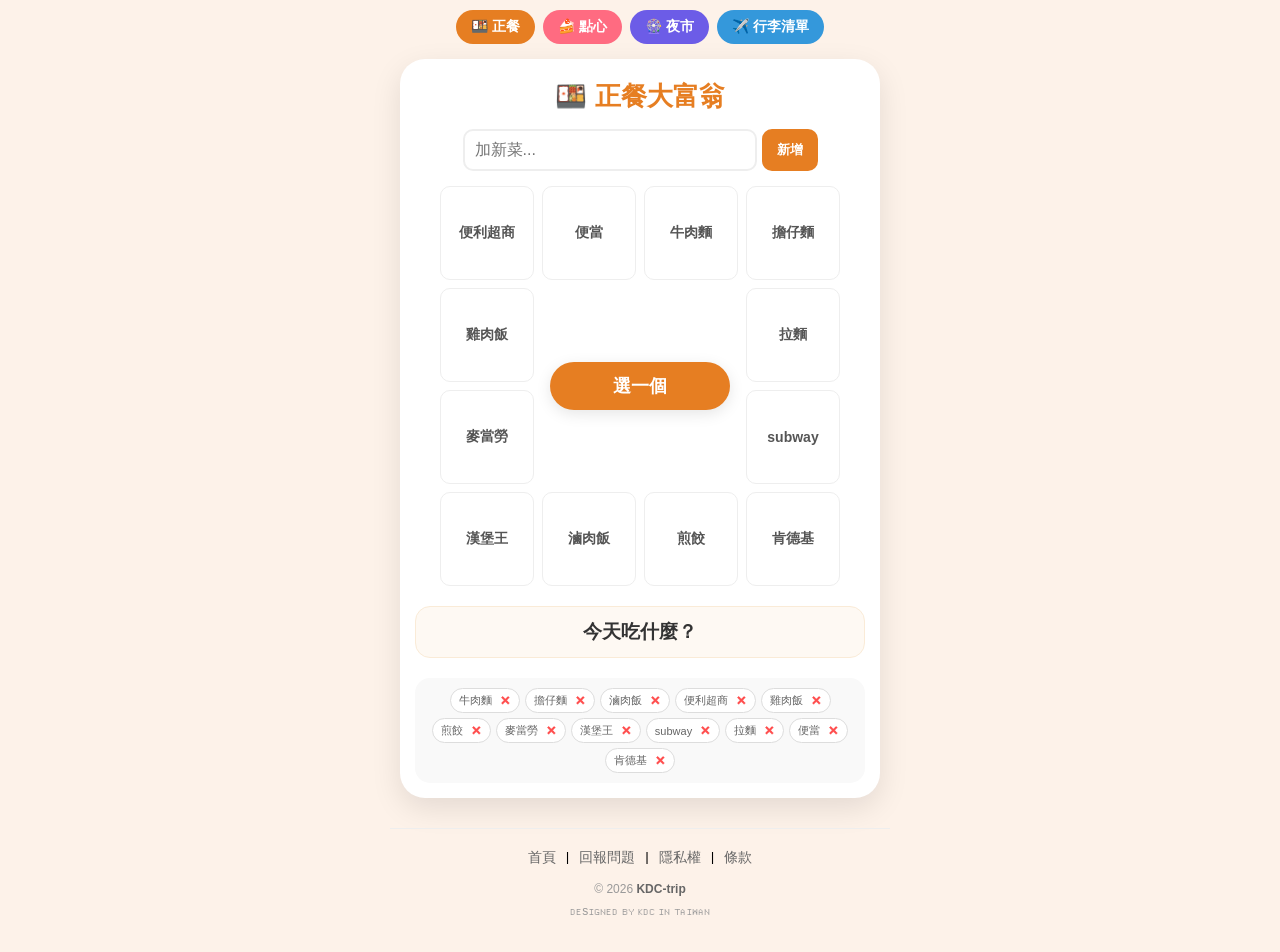
==== commit 9d414692: "更新首頁" ====
--- a/index.html
+++ b/index.html
@@ -18,7 +18,7 @@
         
         body { display: flex; flex-direction: column; align-items: center; min-height: 100vh; margin: 0; font-family: sans-serif; padding: 10px; transition: 0.3s; box-sizing: border-box; }
         
-        /* 導覽列 */
+        /* 導覽列：加入行李清單按鈕 */
         .nav { display: flex; flex-wrap: wrap; justify-content: center; gap: 8px; margin-bottom: 15px; width: 100%; }
         .nav button { padding: 8px 15px; border-radius: 20px; border: none; color: white; font-weight: bold; cursor: pointer; font-size: 14px; transition: 0.2s; }
         .nav button:active { transform: scale(0.9); }
@@ -52,16 +52,16 @@
         .lever-knob { width: 34px; height: 34px; background: radial-gradient(circle at 30% 30%, #ff4d4d, #b30000); border-radius: 50%; position: absolute; top: -22px; left: 50%; transform: translateX(-50%); }
         .lever-arm.pulling { top: 45px; height: 35px; }
 
-        /* ✨ 結果顯示區域 (位於格子與清單之間) */
+        /* 結果顯示區域 */
         #result-text { font-size: 1.2rem; font-weight: bold; margin: 20px 0; min-height: 50px; color: #333; display: flex; align-items: center; justify-content: center; border-radius: 15px; background: #fef9f3; border: 1px solid #faebd7; }
         
-        /* 美食池樣式 */
+        /* 清單管理區 */
         .food-pool { margin-top: 15px; padding: 10px; background: #f9f9f9; border-radius: 15px; width: 100%; box-sizing: border-box; }
         .pool-list { display: flex; flex-wrap: wrap; justify-content: center; gap: 5px; }
         .pool-item { background: white; border: 1px solid #ddd; padding: 4px 8px; border-radius: 15px; font-size: 11px; color: #666; display: flex; align-items: center; gap: 5px; }
         .pool-item b { color: #ff4d4d; cursor: pointer; padding-left: 3px; }
 
-        /* 🏁 專業頁腳 (比照工具邦樣式) */
+        /* 專業頁腳 */
         footer { margin-top: 30px; padding: 20px 10px; text-align: center; font-family: sans-serif; border-top: 1px solid #eee; width: 100%; max-width: 480px; }
         .footer-links { margin-bottom: 12px; display: flex; flex-wrap: wrap; justify-content: center; gap: 10px; font-size: 0.85rem; }
         .footer-links a { color: #666; text-decoration: none; transition: 0.2s; }
@@ -71,11 +71,12 @@
     </style>
 </head>
 <body class="theme-meal">
-    <!-- 頂部切換鈕 -->
+    <!-- 頂部切換鈕：整合美食與旅遊工具 -->
     <div class="nav">
         <button style="background: #e67e22;" onclick="switchMode('meal')">🍱 正餐</button>
         <button style="background: #ff6b81;" onclick="switchMode('snack')">🍰 點心</button>
         <button style="background: #6c5ce7;" onclick="switchMode('night')">🎡 夜市</button>
+        <button style="background: #3498db;" onclick="location.href='travel-list.html'">✈️ 行李清單</button>
     </div>
 
     <!-- 主要內容區 -->
@@ -89,7 +90,7 @@
         <!-- 遊戲區域 -->
         <div class="game-view" id="gameView"></div>
 
-        <!-- 結果顯示區 (格子下方) -->
+        <!-- 結果顯示區 -->
         <div id="result-text">今天吃什麼？</div>
 
         <!-- 清單管理區 -->
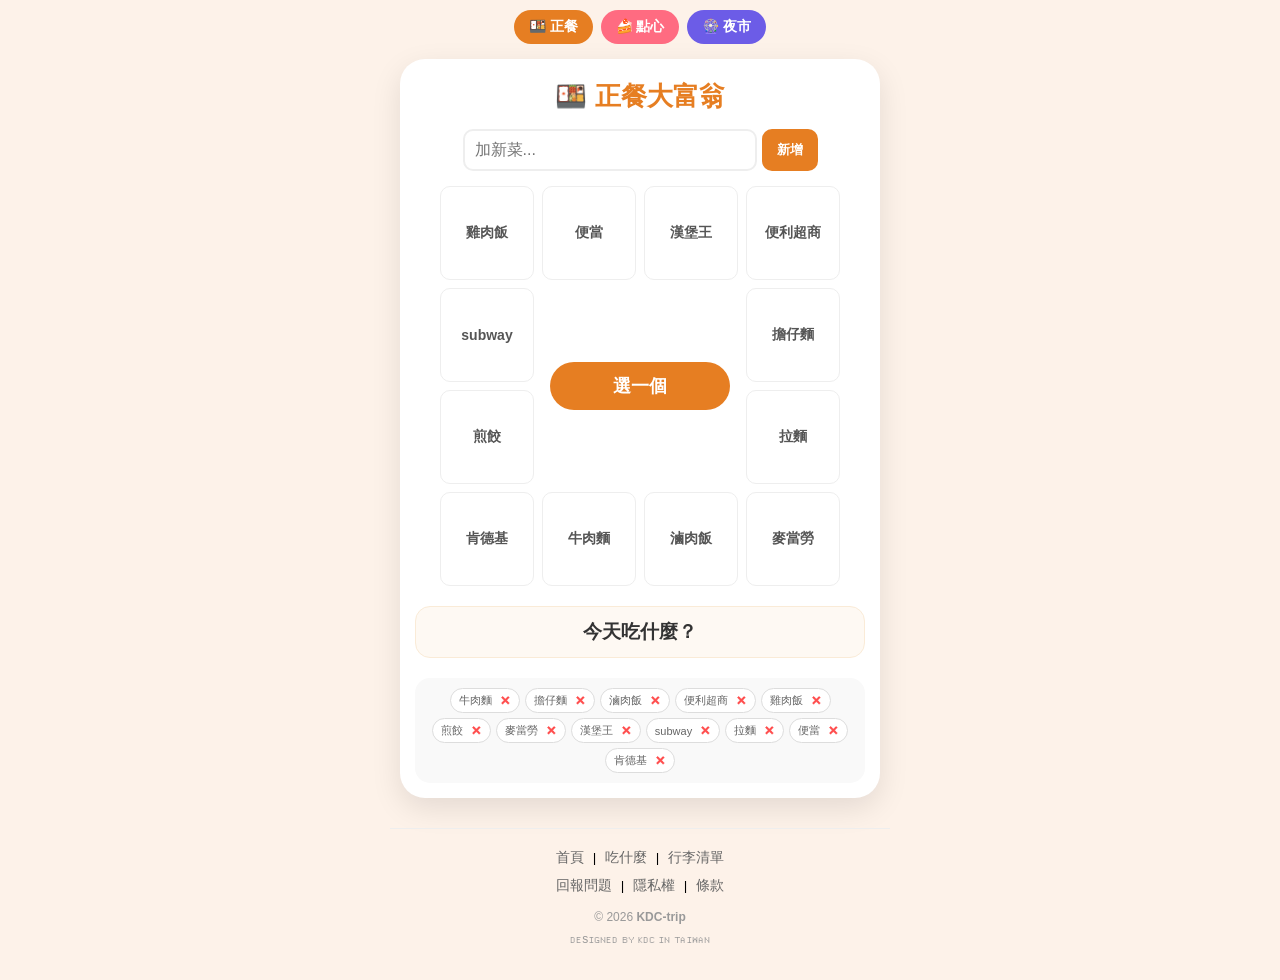
==== commit d23b6622: "更新 今天吃什麼" ====
--- a/index.html
+++ b/index.html
@@ -4,108 +4,77 @@
     <meta charset="UTF-8">
     <meta name="google-site-verification" content="SaUo4prDs1i9b4nH0MQn5nuv8mFdC-vCQ-PpF-QUgE0" />
     <meta name="viewport" content="width=device-width, initial-scale=1.0, maximum-scale=1.0, user-scalable=no">
-    
-    <!-- 🔍 SEO 強化標籤 -->
     <title>今天吃什麼？隨機美食決定器 | 跟著小K去散步</title>
-    <meta name="description" content="KDC 旅遊生活工具箱：解決午晚餐煩惱的美食隨機產生器。內建大富翁與拉霸模式，支援自定義菜單與自動儲存功能。">
-    <meta name="author" content="KDC-trip">
-
     <style>
         :root { --active-color: #e67e22; }
         .theme-meal { --active-color: #e67e22; background-color: #fdf2e9; }
         .theme-snack { --active-color: #ff6b81; background-color: #fff0f3; }
         .theme-night { --active-color: #6c5ce7; background-color: #f3f0ff; }
-        
         body { display: flex; flex-direction: column; align-items: center; min-height: 100vh; margin: 0; font-family: sans-serif; padding: 10px; transition: 0.3s; box-sizing: border-box; }
-        
-        /* 導覽列：加入行李清單按鈕 */
         .nav { display: flex; flex-wrap: wrap; justify-content: center; gap: 8px; margin-bottom: 15px; width: 100%; }
-        .nav button { padding: 8px 15px; border-radius: 20px; border: none; color: white; font-weight: bold; cursor: pointer; font-size: 14px; transition: 0.2s; }
-        .nav button:active { transform: scale(0.9); }
-
-        /* 主容器 */
+        .nav button { padding: 8px 15px; border-radius: 20px; border: none; color: white; font-weight: bold; cursor: pointer; font-size: 14px; }
         .container { text-align: center; background: white; padding: 15px; border-radius: 25px; box-shadow: 0 10px 30px rgba(0,0,0,0.1); width: 100%; max-width: 480px; box-sizing: border-box; }
         h1 { color: var(--active-color); margin: 5px 0 15px; font-size: 1.6rem; }
-        
-        /* 控制區 */
         .controls { display: flex; justify-content: center; gap: 5px; margin-bottom: 15px; }
         input { padding: 10px; border: 2px solid #eee; border-radius: 10px; width: 60%; font-size: 16px; outline: none; }
         .add-btn { background-color: var(--active-color); color: white; border: none; padding: 10px 15px; border-radius: 10px; font-weight: bold; cursor: pointer; }
-
-        /* 遊戲視圖 */
         .game-view { width: 100%; aspect-ratio: 1/1; max-width: 400px; margin: 0 auto; position: relative; display: flex; align-items: center; justify-content: center; }
         .board-grid { display: grid; gap: 8px; width: 100%; height: 100%; }
         .cell { background: white; border: 1px solid #eee; border-radius: 10px; display: flex; align-items: center; justify-content: center; font-weight: bold; font-size: clamp(10px, 3.2vw, 14px); color: #555; text-align: center; padding: 2px; }
         .cell.active { background-color: #ffeb3b !important; border-color: var(--active-color) !important; color: var(--active-color) !important; transform: scale(1.05); z-index: 10; }
-        .cell.special { border: 1px dashed #ff7675; color: #e74c3c; }
-        
-        /* 中央按鈕 */
         .center-btn-area { position: absolute; top: 50%; left: 50%; transform: translate(-50%, -50%); z-index: 20; width: 45%; }
-        .main-btn { width: 100%; padding: 12px 0; border-radius: 50px; border: none; background: var(--active-color); color: white; font-weight: bold; cursor: pointer; font-size: 1.1rem; box-shadow: 0 4px 15px rgba(0,0,0,0.1); }
-        
-        /* 拉霸機樣式 */
-        .slot-container { display: flex; align-items: center; justify-content: center; gap: 15px; width: 100%; height: 100%; }
-        .slot-machine { background: #2d3436; border: 6px solid #636e72; border-radius: 20px; padding: 15px; width: 75%; box-shadow: inset 0 0 30px rgba(0,0,0,0.5); }
+        .main-btn { width: 100%; padding: 12px 0; border-radius: 50px; border: none; background: var(--active-color); color: white; font-weight: bold; cursor: pointer; font-size: 1.1rem; }
         .slot-window { width: 100%; height: 80px; background: white; border-radius: 10px; display: flex; align-items: center; justify-content: center; font-size: 1.2rem; font-weight: bold; color: #6c5ce7; text-align: center; }
-        .lever-base { width: 18px; height: 110px; background: #333; border-radius: 8px; position: relative; cursor: pointer; border: 2px solid #555; }
+        .slot-machine { background: #2d3436; border: 6px solid #636e72; border-radius: 20px; padding: 15px; width: 75%; }
+        .lever-base { width: 18px; height: 110px; background: #333; border-radius: 8px; position: relative; cursor: pointer; }
         .lever-arm { width: 8px; height: 60px; background: #888; position: absolute; top: 5px; left: 50%; transform: translateX(-50%); transition: 0.3s; border-radius: 4px; }
         .lever-knob { width: 34px; height: 34px; background: radial-gradient(circle at 30% 30%, #ff4d4d, #b30000); border-radius: 50%; position: absolute; top: -22px; left: 50%; transform: translateX(-50%); }
         .lever-arm.pulling { top: 45px; height: 35px; }
-
-        /* 結果顯示區域 */
         #result-text { font-size: 1.2rem; font-weight: bold; margin: 20px 0; min-height: 50px; color: #333; display: flex; align-items: center; justify-content: center; border-radius: 15px; background: #fef9f3; border: 1px solid #faebd7; }
-        
-        /* 清單管理區 */
         .food-pool { margin-top: 15px; padding: 10px; background: #f9f9f9; border-radius: 15px; width: 100%; box-sizing: border-box; }
         .pool-list { display: flex; flex-wrap: wrap; justify-content: center; gap: 5px; }
         .pool-item { background: white; border: 1px solid #ddd; padding: 4px 8px; border-radius: 15px; font-size: 11px; color: #666; display: flex; align-items: center; gap: 5px; }
         .pool-item b { color: #ff4d4d; cursor: pointer; padding-left: 3px; }
-
-        /* 專業頁腳 */
-        footer { margin-top: 30px; padding: 20px 10px; text-align: center; font-family: sans-serif; border-top: 1px solid #eee; width: 100%; max-width: 480px; }
-        .footer-links { margin-bottom: 12px; display: flex; flex-wrap: wrap; justify-content: center; gap: 10px; font-size: 0.85rem; }
-        .footer-links a { color: #666; text-decoration: none; transition: 0.2s; }
-        .footer-links a:hover { color: var(--active-color); }
+        
+        /* 頁腳樣式 */
+        footer { margin-top: 30px; padding: 20px 10px; text-align: center; border-top: 1px solid #eee; width: 100%; max-width: 480px; }
+        .footer-links { margin-bottom: 12px; font-size: 0.85rem; display: flex; flex-wrap: wrap; justify-content: center; }
+        .footer-links a { color: #666; text-decoration: none; margin: 0 5px; }
         .footer-copy { color: #999; font-size: 0.75rem; line-height: 1.8; }
-        .footer-copy b { color: #666; }
     </style>
 </head>
 <body class="theme-meal">
-    <!-- 頂部切換鈕：整合美食與旅遊工具 -->
     <div class="nav">
         <button style="background: #e67e22;" onclick="switchMode('meal')">🍱 正餐</button>
         <button style="background: #ff6b81;" onclick="switchMode('snack')">🍰 點心</button>
         <button style="background: #6c5ce7;" onclick="switchMode('night')">🎡 夜市</button>
-        <button style="background: #3498db;" onclick="location.href='travel-list.html'">✈️ 行李清單</button>
     </div>
 
-    <!-- 主要內容區 -->
     <div class="container">
         <h1 id="title">🍱 正餐大富翁</h1>
         <div class="controls">
             <input type="text" id="foodInput" placeholder="加新菜..." onkeypress="if(event.key==='Enter') addFood()">
             <button class="add-btn" onclick="addFood()">新增</button>
         </div>
-
-        <!-- 遊戲區域 -->
         <div class="game-view" id="gameView"></div>
-
-        <!-- 結果顯示區 -->
         <div id="result-text">今天吃什麼？</div>
-
-        <!-- 清單管理區 -->
         <div class="food-pool">
             <div id="poolList" class="pool-list"></div>
         </div>
     </div>
 
-    <!-- 專業頁腳 -->
     <footer>
         <div class="footer-links">
-            <a href="index.html">首頁</a> |
-            <a href="report.html">回報問題</a> |
-            <a href="privacy.html">隱私權</a> |
-            <a href="terms.html">條款</a>
+            <div style="width: 100%; margin-bottom: 10px;">
+                <a href="index.html">首頁</a> |
+                <a href="index.html">吃什麼</a> |
+                <a href="travel-list.html">行李清單</a>
+            </div>
+            <div style="width: 100%;">
+                <a href="report.html">回報問題</a> |
+                <a href="privacy.html">隱私權</a> |
+                <a href="terms.html">條款</a>
+            </div>
         </div>
         <div class="footer-copy">
             © 2026 <b>KDC-trip</b><br>
@@ -114,6 +83,7 @@
     </footer>
 
     <script>
+        // ... (保持原本的 JavaScript 邏輯不變) ...
         const defaultData = {
             meal: ["牛肉麵", "擔仔麵", "滷肉飯", "便利超商", "雞肉飯", "煎餃", "麥當勞", "漢堡王", "subway", "拉麵", "便當", "肯德基"],
             snack: ["雞蛋仔", "雞排", "地瓜球", "手搖飲", "可麗餅", "甜甜圈", "鬆餅", "豆花", "冰淇淋", "布丁", "泡芙"],
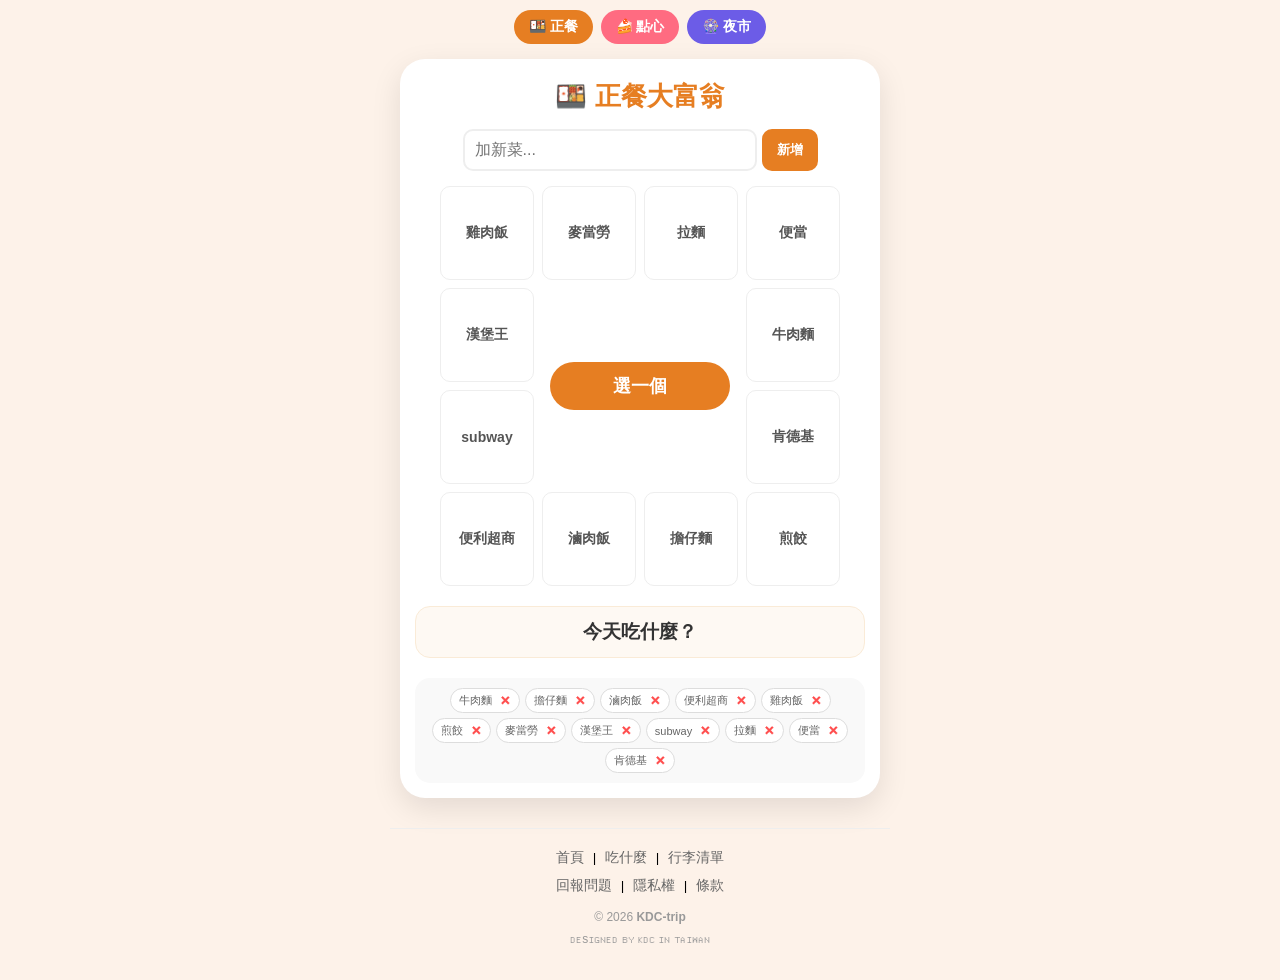
==== commit 75c7538f: "優化更隨機" ====
--- a/index.html
+++ b/index.html
@@ -36,7 +36,6 @@
         .pool-item { background: white; border: 1px solid #ddd; padding: 4px 8px; border-radius: 15px; font-size: 11px; color: #666; display: flex; align-items: center; gap: 5px; }
         .pool-item b { color: #ff4d4d; cursor: pointer; padding-left: 3px; }
         
-        /* 頁腳樣式 */
         footer { margin-top: 30px; padding: 20px 10px; text-align: center; border-top: 1px solid #eee; width: 100%; max-width: 480px; }
         .footer-links { margin-bottom: 12px; font-size: 0.85rem; display: flex; flex-wrap: wrap; justify-content: center; }
         .footer-links a { color: #666; text-decoration: none; margin: 0 5px; }
@@ -83,7 +82,6 @@
     </footer>
 
     <script>
-        // ... (保持原本的 JavaScript 邏輯不變) ...
         const defaultData = {
             meal: ["牛肉麵", "擔仔麵", "滷肉飯", "便利超商", "雞肉飯", "煎餃", "麥當勞", "漢堡王", "subway", "拉麵", "便當", "肯德基"],
             snack: ["雞蛋仔", "雞排", "地瓜球", "手搖飲", "可麗餅", "甜甜圈", "鬆餅", "豆花", "冰淇淋", "布丁", "泡芙"],
@@ -92,6 +90,14 @@
         const fillers = ["下 1 格", "前 3 格", "再選一次"];
         let currentMode = 'meal', foods = [], gridContent = [], isRunning = false, currentIndex = 0;
 
+        function shuffle(array) {
+            for (let i = array.length - 1; i > 0; i--) {
+                const j = Math.floor(Math.random() * (i + 1));
+                [array[i], array[j]] = [array[j], array[i]];
+            }
+            return array;
+        }
+
         function init() {
             const savedData = localStorage.getItem('kdc_food_data');
             if (savedData) {
@@ -134,13 +140,19 @@
                 const b = document.createElement('div'); b.className = "board-grid";
                 let n = 4; while ((4*n-4) < foods.length) n++;
                 b.style.gridTemplateColumns = `repeat(${n}, 1fr)`;
-                gridContent = [...foods].sort(()=>Math.random()-0.5);
-                while (gridContent.length < (4*n-4)) gridContent.push(fillers[Math.floor(Math.random()*fillers.length)]);
+                
+                gridContent = shuffle([...foods]);
+                while (gridContent.length < (4*n-4)) {
+                    gridContent.push(fillers[Math.floor(Math.random()*fillers.length)]);
+                }
+                gridContent = shuffle(gridContent); 
+
                 const path = [];
                 for(let i=0;i<n;i++) path.push({r:1,c:i+1});
                 for(let i=2;i<n;i++) path.push({r:i,c:n});
                 for(let i=n;i>=1;i--) path.push({r:n,c:i});
                 for(let i=n-1;i>=2;i--) path.push({r:i,c:1});
+                
                 gridContent.forEach((t, i) => {
                     const d = document.createElement('div'); d.className = 'cell'+(fillers.includes(t)?' special':'');
                     d.id = `cell-${i}`; d.innerText = t; d.style.gridRow = path[i].r; d.style.gridColumn = path[i].c;
@@ -184,13 +196,18 @@
             if(isRunning || foods.length === 0) return;
             isRunning = true;
             document.getElementById('result-text').innerText = "命運轉動中...";
-            let steps = 15 + Math.floor(Math.random()*10), count = 0;
+            
+            let minSteps = gridContent.length * 2;
+            let steps = minSteps + Math.floor(Math.random() * 20) + 5; 
+            let count = 0;
+            
             const timer = setInterval(() => {
                 document.querySelectorAll('.cell').forEach(c => c.classList.remove('active'));
                 currentIndex = (currentIndex + 1) % gridContent.length;
                 const activeCell = document.getElementById(`cell-${currentIndex}`);
                 if(activeCell) activeCell.classList.add('active');
                 count++;
+                
                 if(count >= steps) {
                     clearInterval(timer);
                     isRunning = false;
@@ -205,11 +222,14 @@
             const arm = document.getElementById('lArm'), out = document.getElementById('slotOut');
             arm.classList.add('pulling');
             setTimeout(() => arm.classList.remove('pulling'), 300);
+            
             let count = 0;
+            let totalSpins = 20 + Math.floor(Math.random() * 15); 
+            
             const timer = setInterval(() => {
                 out.innerText = foods[Math.floor(Math.random()*foods.length)];
                 count++;
-                if(count > 15) {
+                if(count > totalSpins) {
                     clearInterval(timer);
                     isRunning = false;
                     displayFinalResult(out.innerText);
